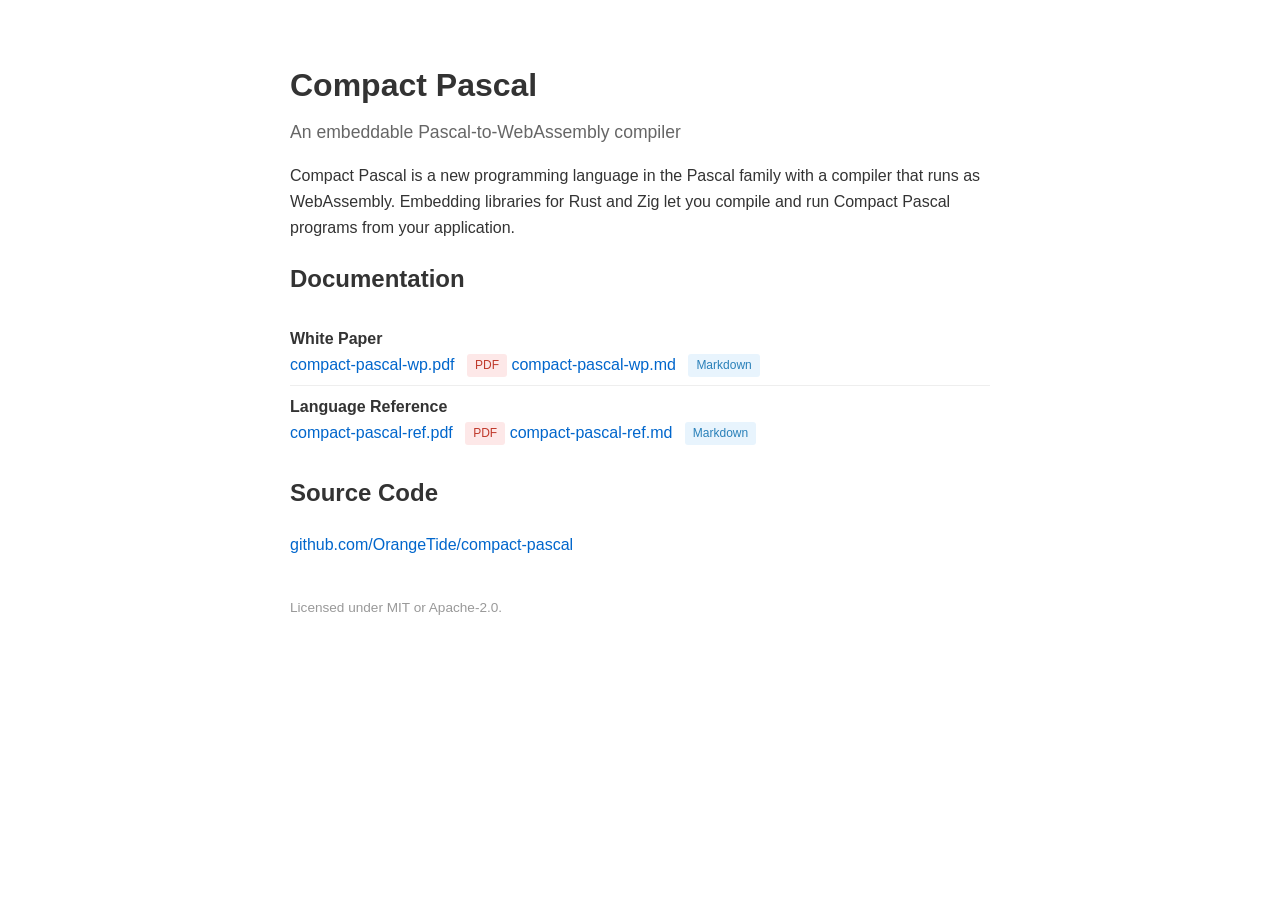
==== pages/index.html @ ed2a22d2 "Initial project setup for Compact Pascal Design documents for a Pascal-family language targeting WAS" ====
<!DOCTYPE html>
<html lang="en">
<head>
  <meta charset="utf-8">
  <meta name="viewport" content="width=device-width, initial-scale=1">
  <title>Compact Pascal</title>
  <style>
    body {
      font-family: -apple-system, BlinkMacSystemFont, "Segoe UI", Roboto, Helvetica, Arial, sans-serif;
      max-width: 700px;
      margin: 60px auto;
      padding: 0 20px;
      color: #333;
      line-height: 1.6;
    }
    h1 { margin-bottom: 0.2em; }
    .subtitle { color: #666; margin-top: 0; font-size: 1.1em; }
    a { color: #0066cc; text-decoration: none; }
    a:hover { text-decoration: underline; }
    ul { list-style: none; padding: 0; }
    li { padding: 0.5em 0; border-bottom: 1px solid #eee; }
    li:last-child { border-bottom: none; }
    .label { display: inline-block; font-size: 0.75em; padding: 2px 8px;
             border-radius: 3px; margin-left: 8px; vertical-align: middle; }
    .pdf { background: #fde8e8; color: #c0392b; }
    .md { background: #e8f4fd; color: #2980b9; }
    footer { margin-top: 40px; color: #999; font-size: 0.85em; }
  </style>
</head>
<body>
  <h1>Compact Pascal</h1>
  <p class="subtitle">An embeddable Pascal-to-WebAssembly compiler</p>

  <p>
    Compact Pascal is a new programming language in the Pascal family with a compiler
    that runs as WebAssembly. Embedding libraries for Rust and Zig let you compile and
    run Compact Pascal programs from your application.
  </p>

  <h2>Documentation</h2>
  <ul>
    <li>
      <strong>White Paper</strong>
      <br>
      <a href="compact-pascal-wp.pdf">compact-pascal-wp.pdf</a> <span class="label pdf">PDF</span>
      <a href="compact-pascal-wp.md">compact-pascal-wp.md</a> <span class="label md">Markdown</span>
    </li>
    <li>
      <strong>Language Reference</strong>
      <br>
      <a href="compact-pascal-ref.pdf">compact-pascal-ref.pdf</a> <span class="label pdf">PDF</span>
      <a href="compact-pascal-ref.md">compact-pascal-ref.md</a> <span class="label md">Markdown</span>
    </li>
  </ul>

  <h2>Source Code</h2>
  <p>
    <a href="https://github.com/OrangeTide/compact-pascal">github.com/OrangeTide/compact-pascal</a>
  </p>

  <footer>
    Licensed under MIT or Apache-2.0.
  </footer>
</body>
</html>
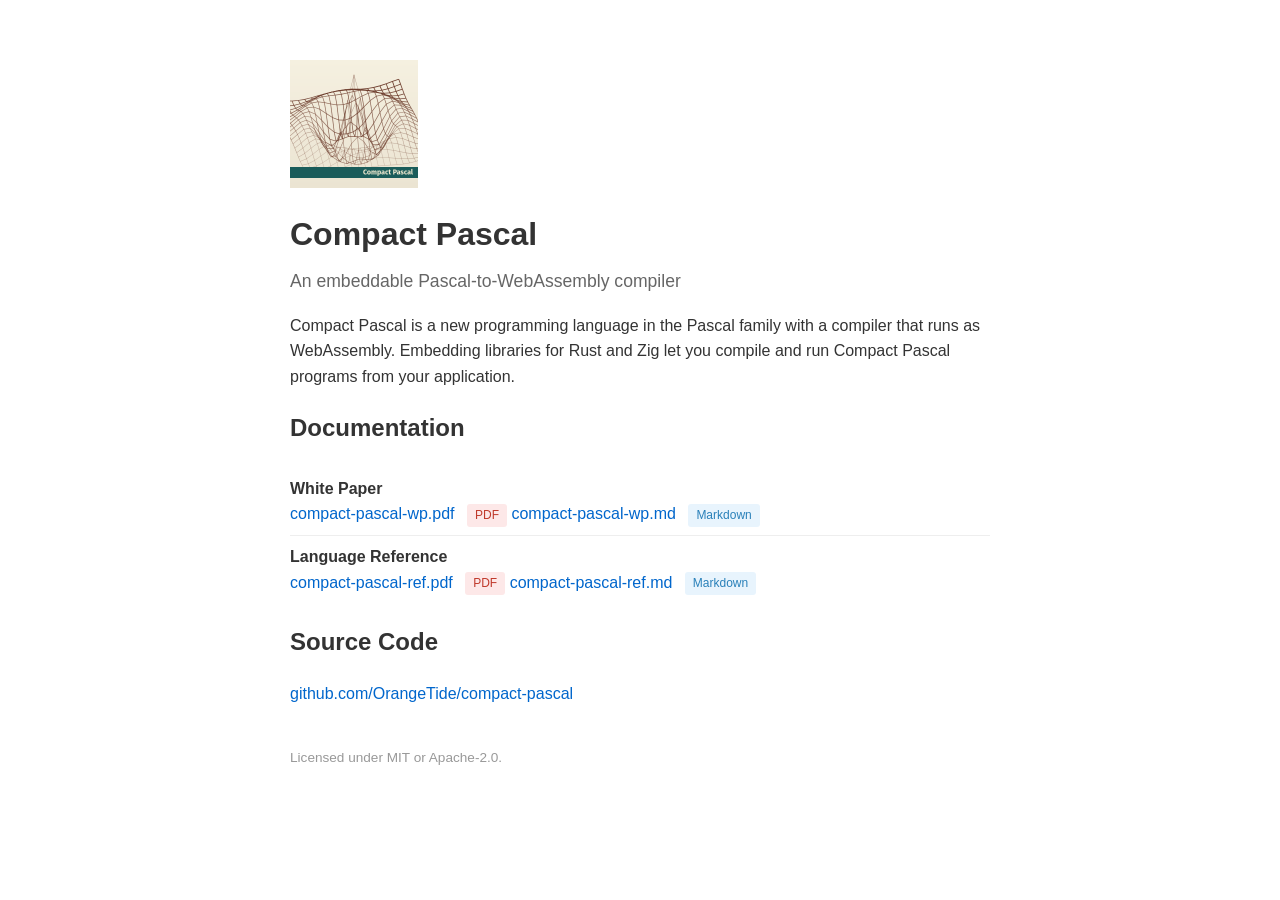
==== commit 7be977d3: "Add logo, design documents, and compiler tutorial White paper: motivation, architecture, WASI I/O, W" ====
--- a/pages/index.html
+++ b/pages/index.html
@@ -28,6 +28,7 @@
   </style>
 </head>
 <body>
+  <img src="logo/compact-pascal-icon-128.png" alt="Compact Pascal logo" width="128" height="128" style="display:block; margin-bottom:16px;">
   <h1>Compact Pascal</h1>
   <p class="subtitle">An embeddable Pascal-to-WebAssembly compiler</p>
 
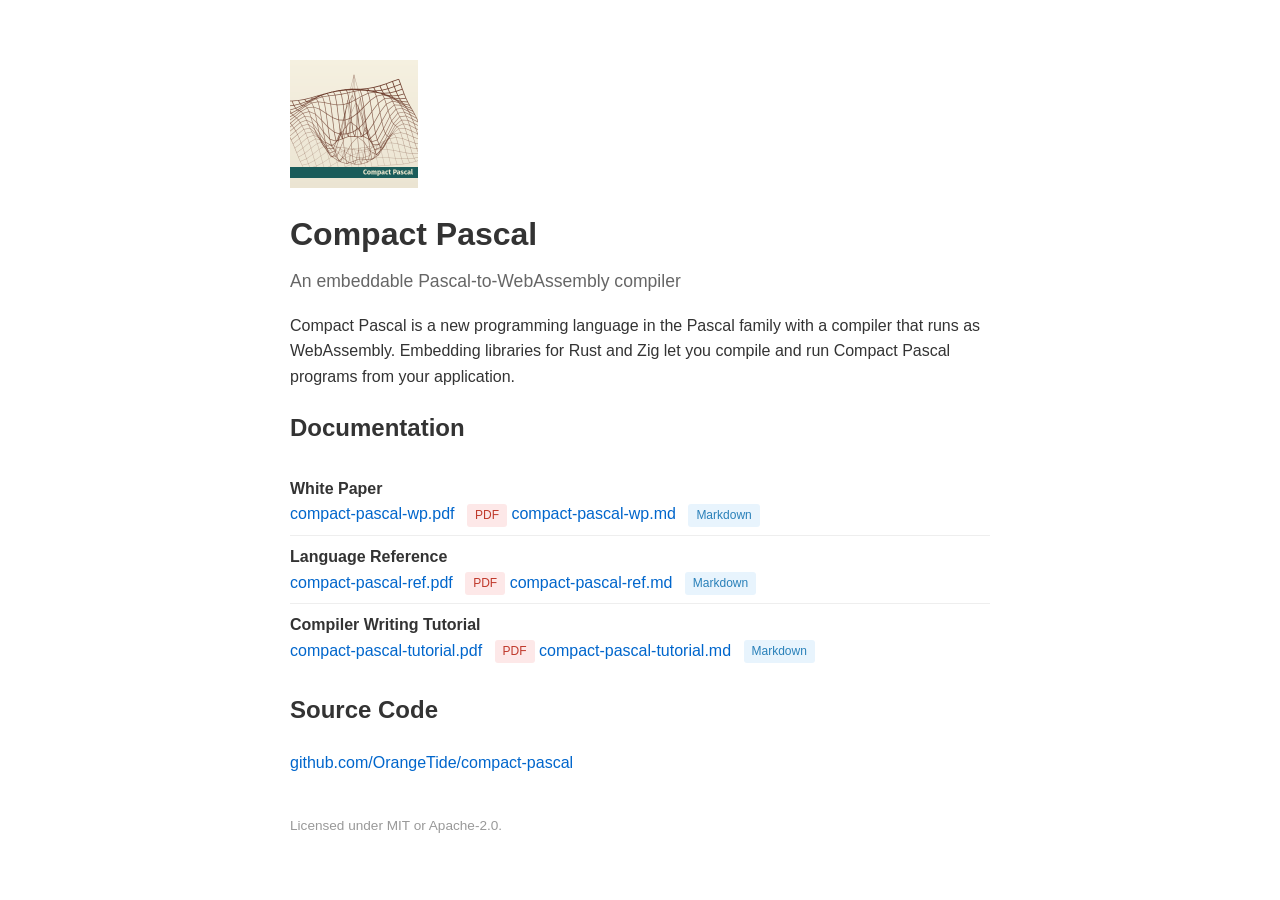
==== commit 96a81be9: "add compiler tutorial to github pages" ====
--- a/pages/index.html
+++ b/pages/index.html
@@ -52,6 +52,12 @@
       <a href="compact-pascal-ref.pdf">compact-pascal-ref.pdf</a> <span class="label pdf">PDF</span>
       <a href="compact-pascal-ref.md">compact-pascal-ref.md</a> <span class="label md">Markdown</span>
     </li>
+    <li>
+      <strong>Compiler Writing Tutorial</strong>
+      <br>
+      <a href="compact-pascal-tutorial.pdf">compact-pascal-tutorial.pdf</a> <span class="label pdf">PDF</span>
+      <a href="compact-pascal-tutorial.md">compact-pascal-tutorial.md</a> <span class="label md">Markdown</span>
+    </li>
   </ul>
 
   <h2>Source Code</h2>
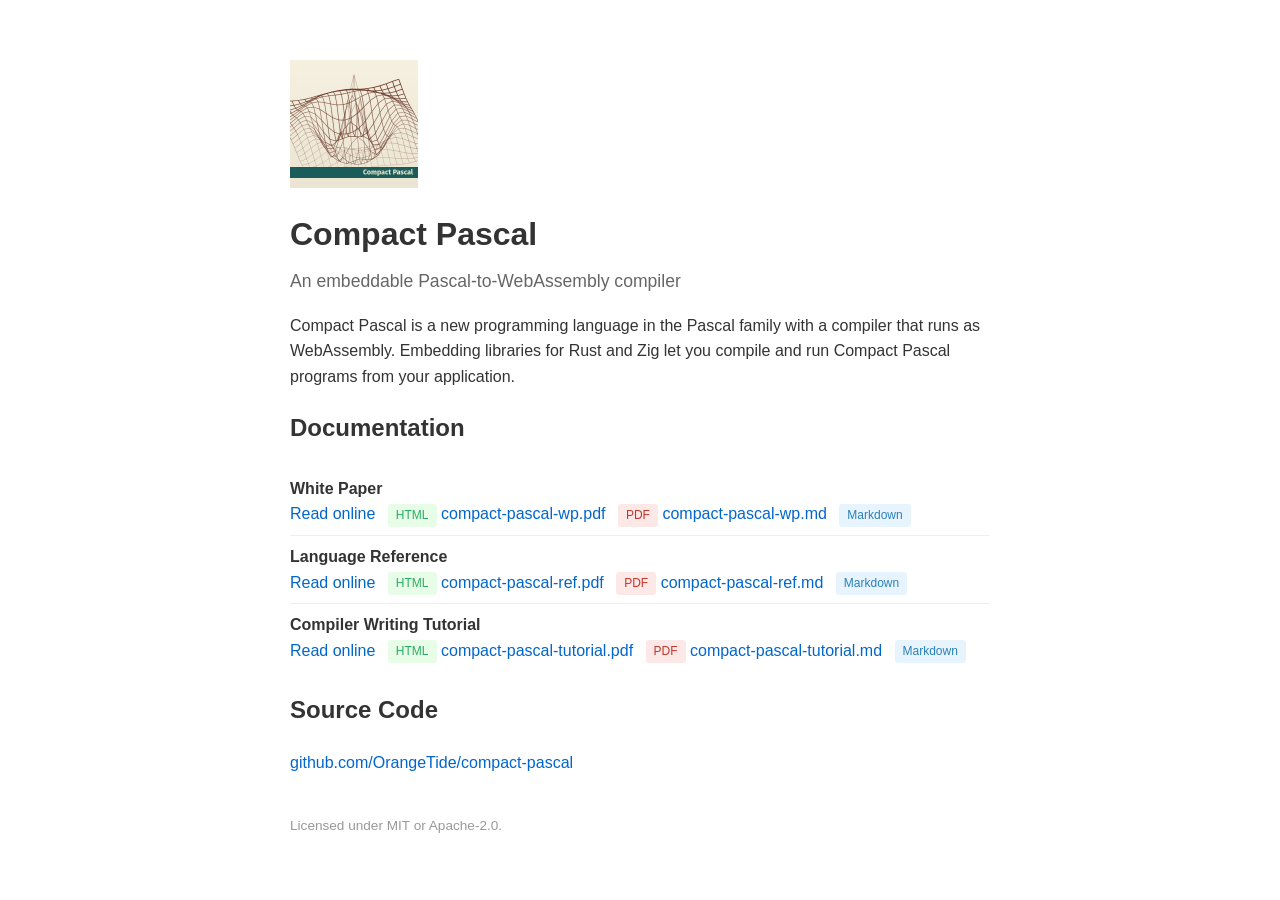
==== commit a9ee0ac5: "Add HTML format links to documentation index page Each document now shows a "Read online" link with " ====
--- a/pages/index.html
+++ b/pages/index.html
@@ -24,6 +24,7 @@
              border-radius: 3px; margin-left: 8px; vertical-align: middle; }
     .pdf { background: #fde8e8; color: #c0392b; }
     .md { background: #e8f4fd; color: #2980b9; }
+    .html { background: #e8fde8; color: #27ae60; }
     footer { margin-top: 40px; color: #999; font-size: 0.85em; }
   </style>
 </head>
@@ -43,18 +44,21 @@
     <li>
       <strong>White Paper</strong>
       <br>
+      <a href="compact-pascal-wp.html">Read online</a> <span class="label html">HTML</span>
       <a href="compact-pascal-wp.pdf">compact-pascal-wp.pdf</a> <span class="label pdf">PDF</span>
       <a href="compact-pascal-wp.md">compact-pascal-wp.md</a> <span class="label md">Markdown</span>
     </li>
     <li>
       <strong>Language Reference</strong>
       <br>
+      <a href="compact-pascal-ref.html">Read online</a> <span class="label html">HTML</span>
       <a href="compact-pascal-ref.pdf">compact-pascal-ref.pdf</a> <span class="label pdf">PDF</span>
       <a href="compact-pascal-ref.md">compact-pascal-ref.md</a> <span class="label md">Markdown</span>
     </li>
     <li>
       <strong>Compiler Writing Tutorial</strong>
       <br>
+      <a href="compact-pascal-tutorial.html">Read online</a> <span class="label html">HTML</span>
       <a href="compact-pascal-tutorial.pdf">compact-pascal-tutorial.pdf</a> <span class="label pdf">PDF</span>
       <a href="compact-pascal-tutorial.md">compact-pascal-tutorial.md</a> <span class="label md">Markdown</span>
     </li>
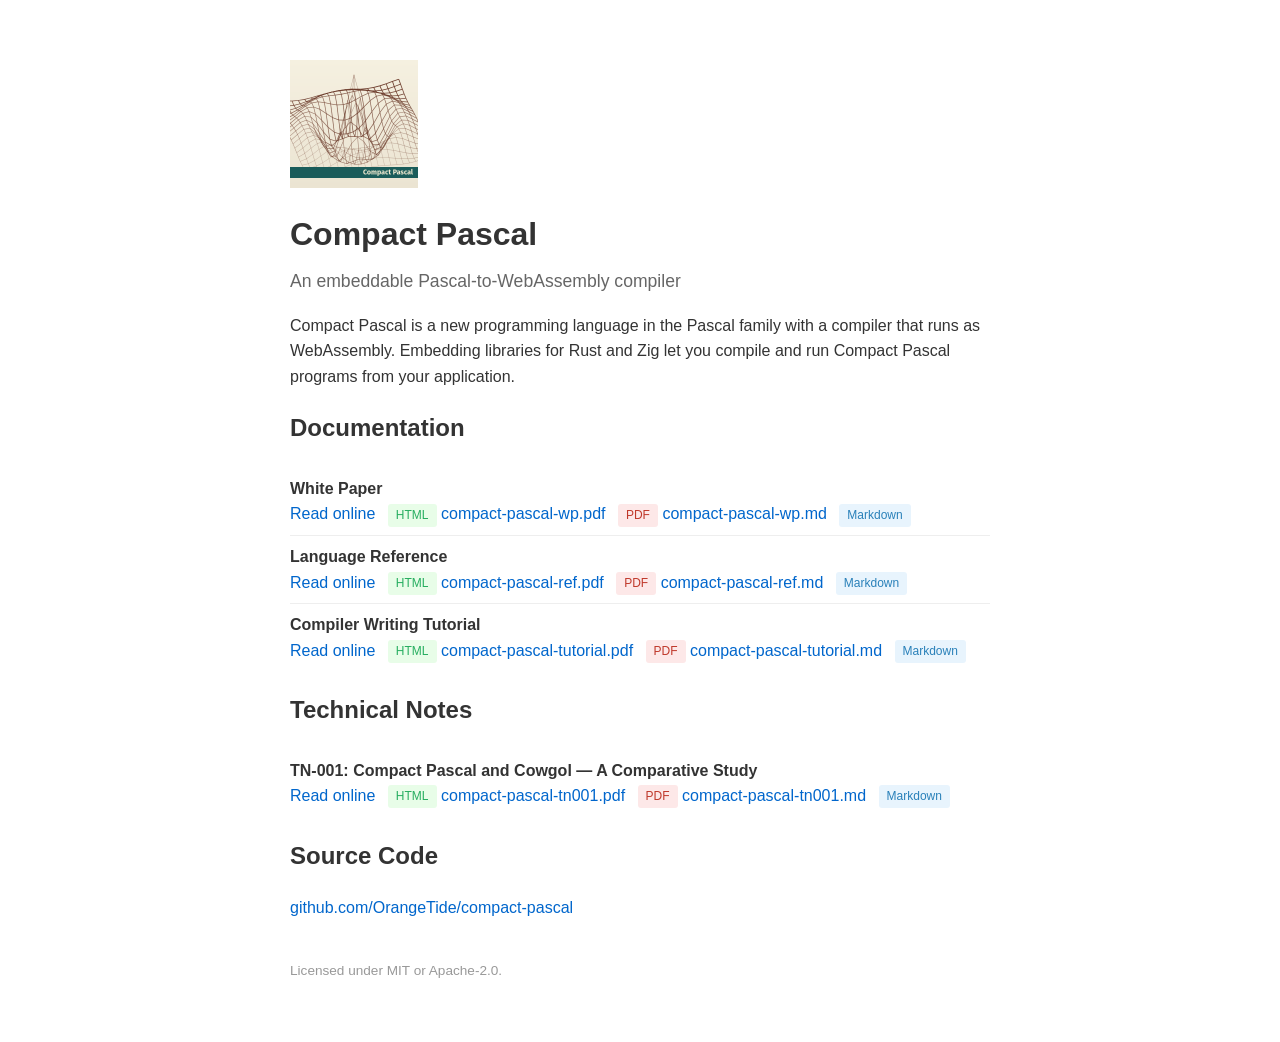
==== commit 69a2725a: "Publish Technical Notes through CI and add to website CI workflow now copies TN PDFs, HTML, and mark" ====
--- a/pages/index.html
+++ b/pages/index.html
@@ -64,6 +64,17 @@
     </li>
   </ul>
 
+  <h2>Technical Notes</h2>
+  <ul>
+    <li>
+      <strong>TN-001: Compact Pascal and Cowgol — A Comparative Study</strong>
+      <br>
+      <a href="compact-pascal-tn001.html">Read online</a> <span class="label html">HTML</span>
+      <a href="compact-pascal-tn001.pdf">compact-pascal-tn001.pdf</a> <span class="label pdf">PDF</span>
+      <a href="compact-pascal-tn001.md">compact-pascal-tn001.md</a> <span class="label md">Markdown</span>
+    </li>
+  </ul>
+
   <h2>Source Code</h2>
   <p>
     <a href="https://github.com/OrangeTide/compact-pascal">github.com/OrangeTide/compact-pascal</a>
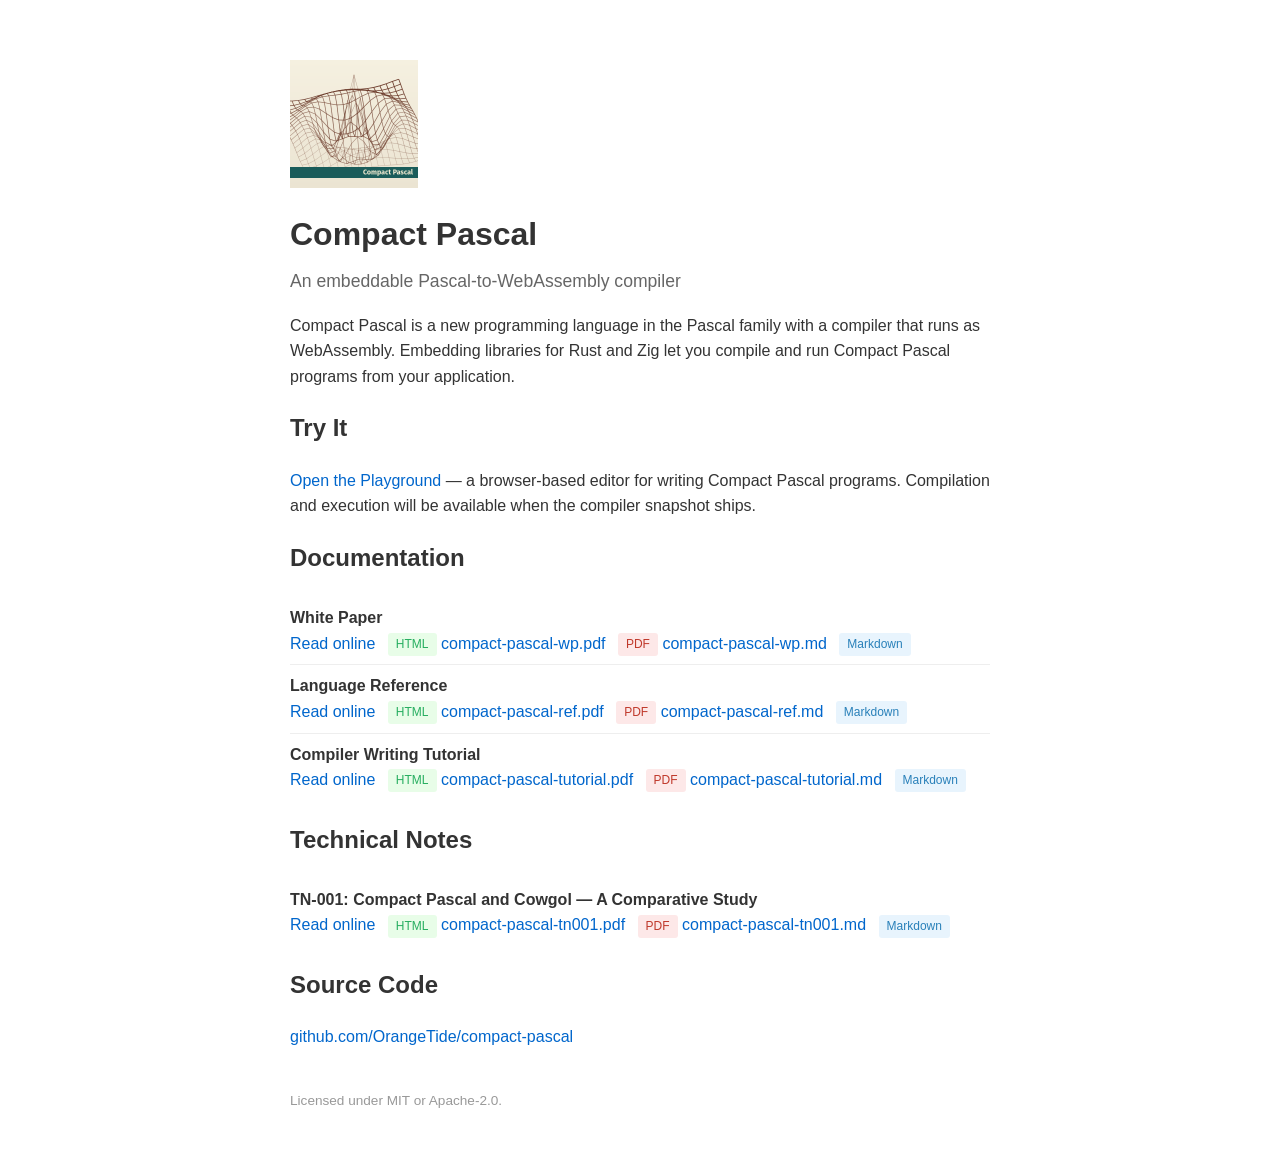
==== commit 98691407: "Add browser-based playground IDE Tabbed editor with line numbers, menu bar (save/load/upload/downloa" ====
--- a/pages/index.html
+++ b/pages/index.html
@@ -37,6 +37,13 @@
     Compact Pascal is a new programming language in the Pascal family with a compiler
     that runs as WebAssembly. Embedding libraries for Rust and Zig let you compile and
     run Compact Pascal programs from your application.
+  </p>
+
+  <h2>Try It</h2>
+  <p>
+    <a href="playground/">Open the Playground</a> &mdash; a browser-based editor for writing
+    Compact Pascal programs. Compilation and execution will be available when the compiler
+    snapshot ships.
   </p>
 
   <h2>Documentation</h2>
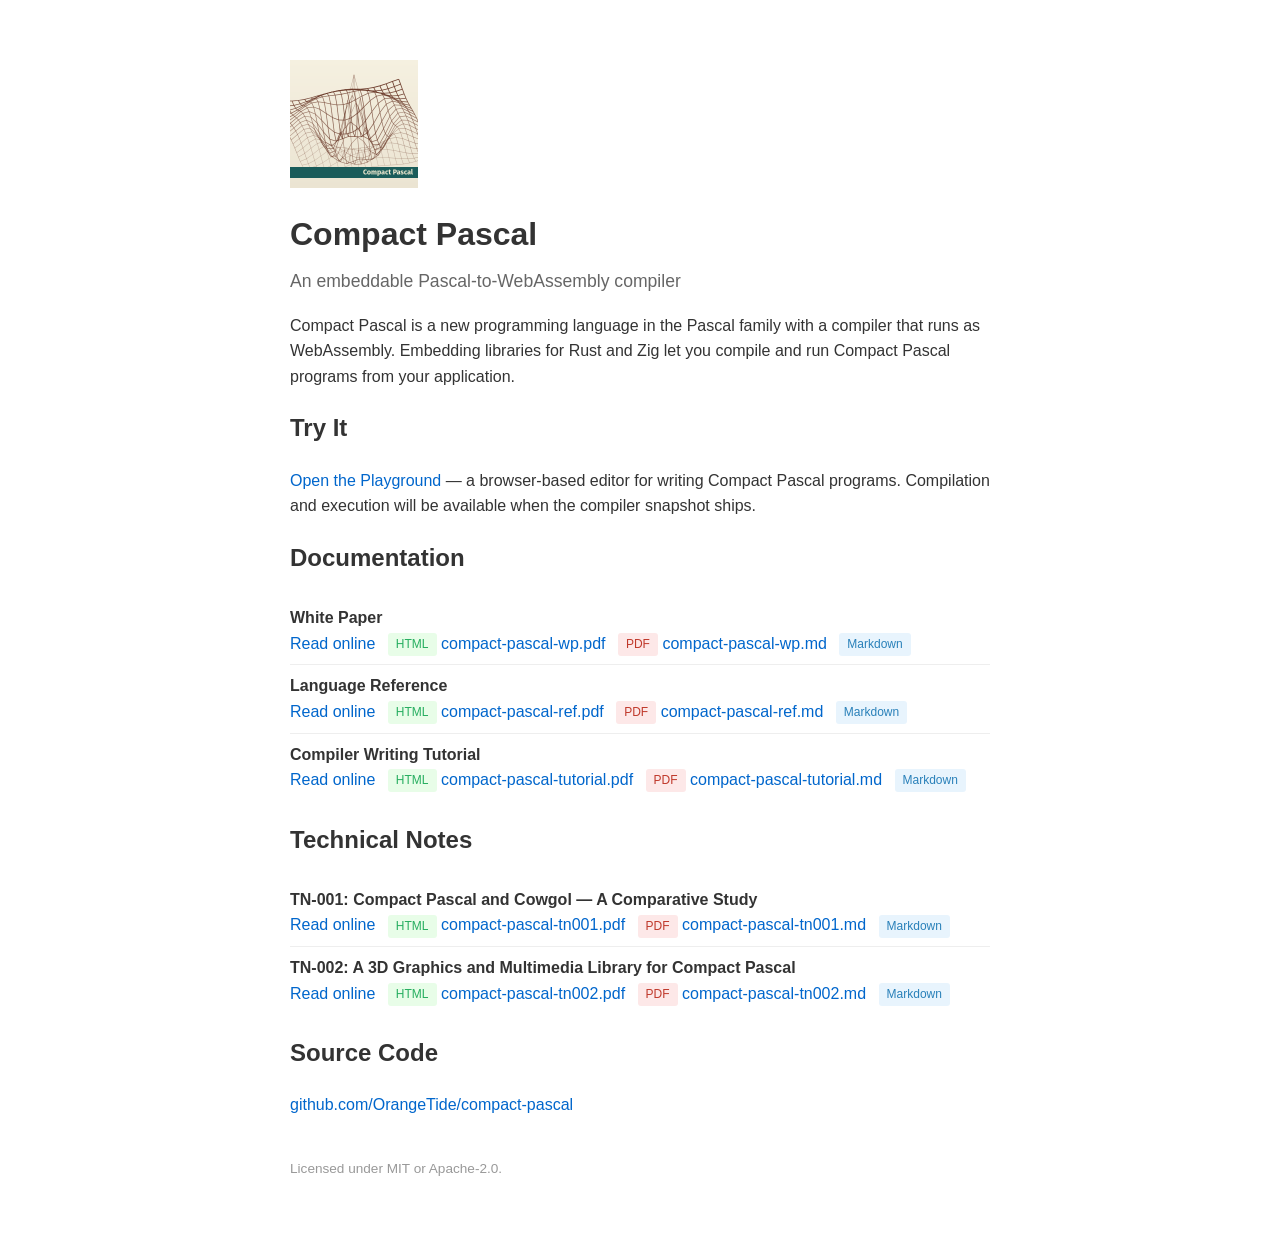
==== commit da391c69: "Add TN-002: 3D graphics and multimedia library Replaces the game-api.md working document with a form" ====
--- a/pages/index.html
+++ b/pages/index.html
@@ -80,6 +80,13 @@
       <a href="compact-pascal-tn001.pdf">compact-pascal-tn001.pdf</a> <span class="label pdf">PDF</span>
       <a href="compact-pascal-tn001.md">compact-pascal-tn001.md</a> <span class="label md">Markdown</span>
     </li>
+    <li>
+      <strong>TN-002: A 3D Graphics and Multimedia Library for Compact Pascal</strong>
+      <br>
+      <a href="compact-pascal-tn002.html">Read online</a> <span class="label html">HTML</span>
+      <a href="compact-pascal-tn002.pdf">compact-pascal-tn002.pdf</a> <span class="label pdf">PDF</span>
+      <a href="compact-pascal-tn002.md">compact-pascal-tn002.md</a> <span class="label md">Markdown</span>
+    </li>
   </ul>
 
   <h2>Source Code</h2>
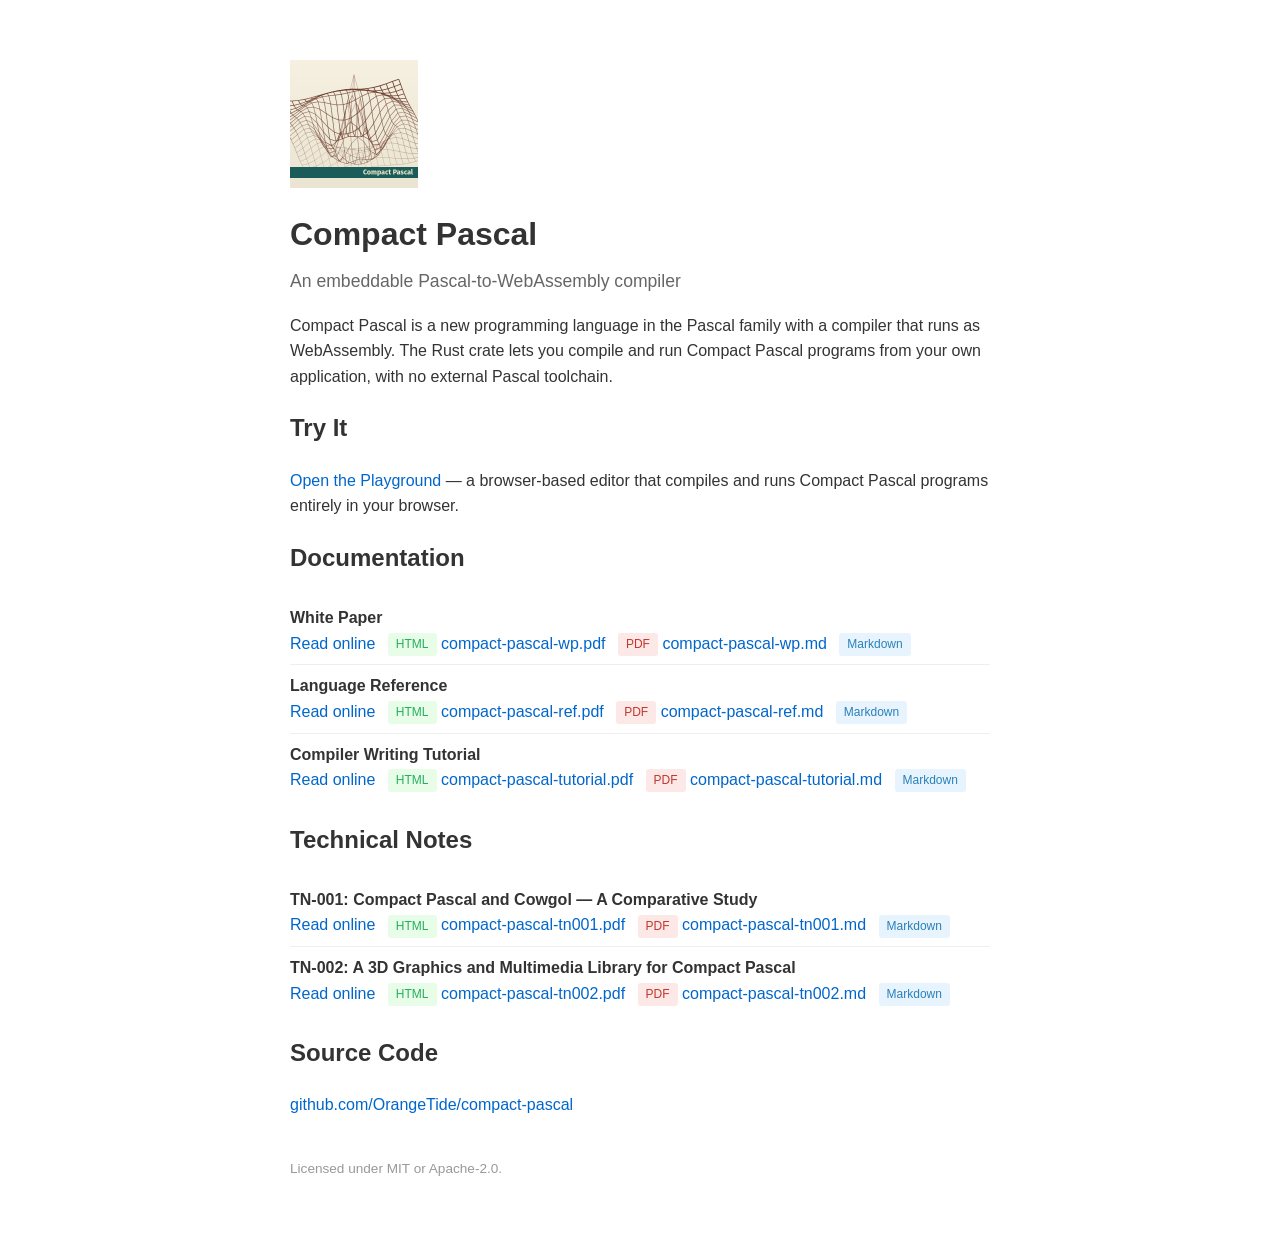
==== commit f69bf600: "Finish the Phase G removal that the first pass missed Reviewing the removal turned up five places st" ====
--- a/pages/index.html
+++ b/pages/index.html
@@ -35,15 +35,14 @@
 
   <p>
     Compact Pascal is a new programming language in the Pascal family with a compiler
-    that runs as WebAssembly. Embedding libraries for Rust and Zig let you compile and
-    run Compact Pascal programs from your application.
+    that runs as WebAssembly. The Rust crate lets you compile and run Compact Pascal
+    programs from your own application, with no external Pascal toolchain.
   </p>
 
   <h2>Try It</h2>
   <p>
-    <a href="playground/">Open the Playground</a> &mdash; a browser-based editor for writing
-    Compact Pascal programs. Compilation and execution will be available when the compiler
-    snapshot ships.
+    <a href="playground/">Open the Playground</a> &mdash; a browser-based editor that
+    compiles and runs Compact Pascal programs entirely in your browser.
   </p>
 
   <h2>Documentation</h2>
